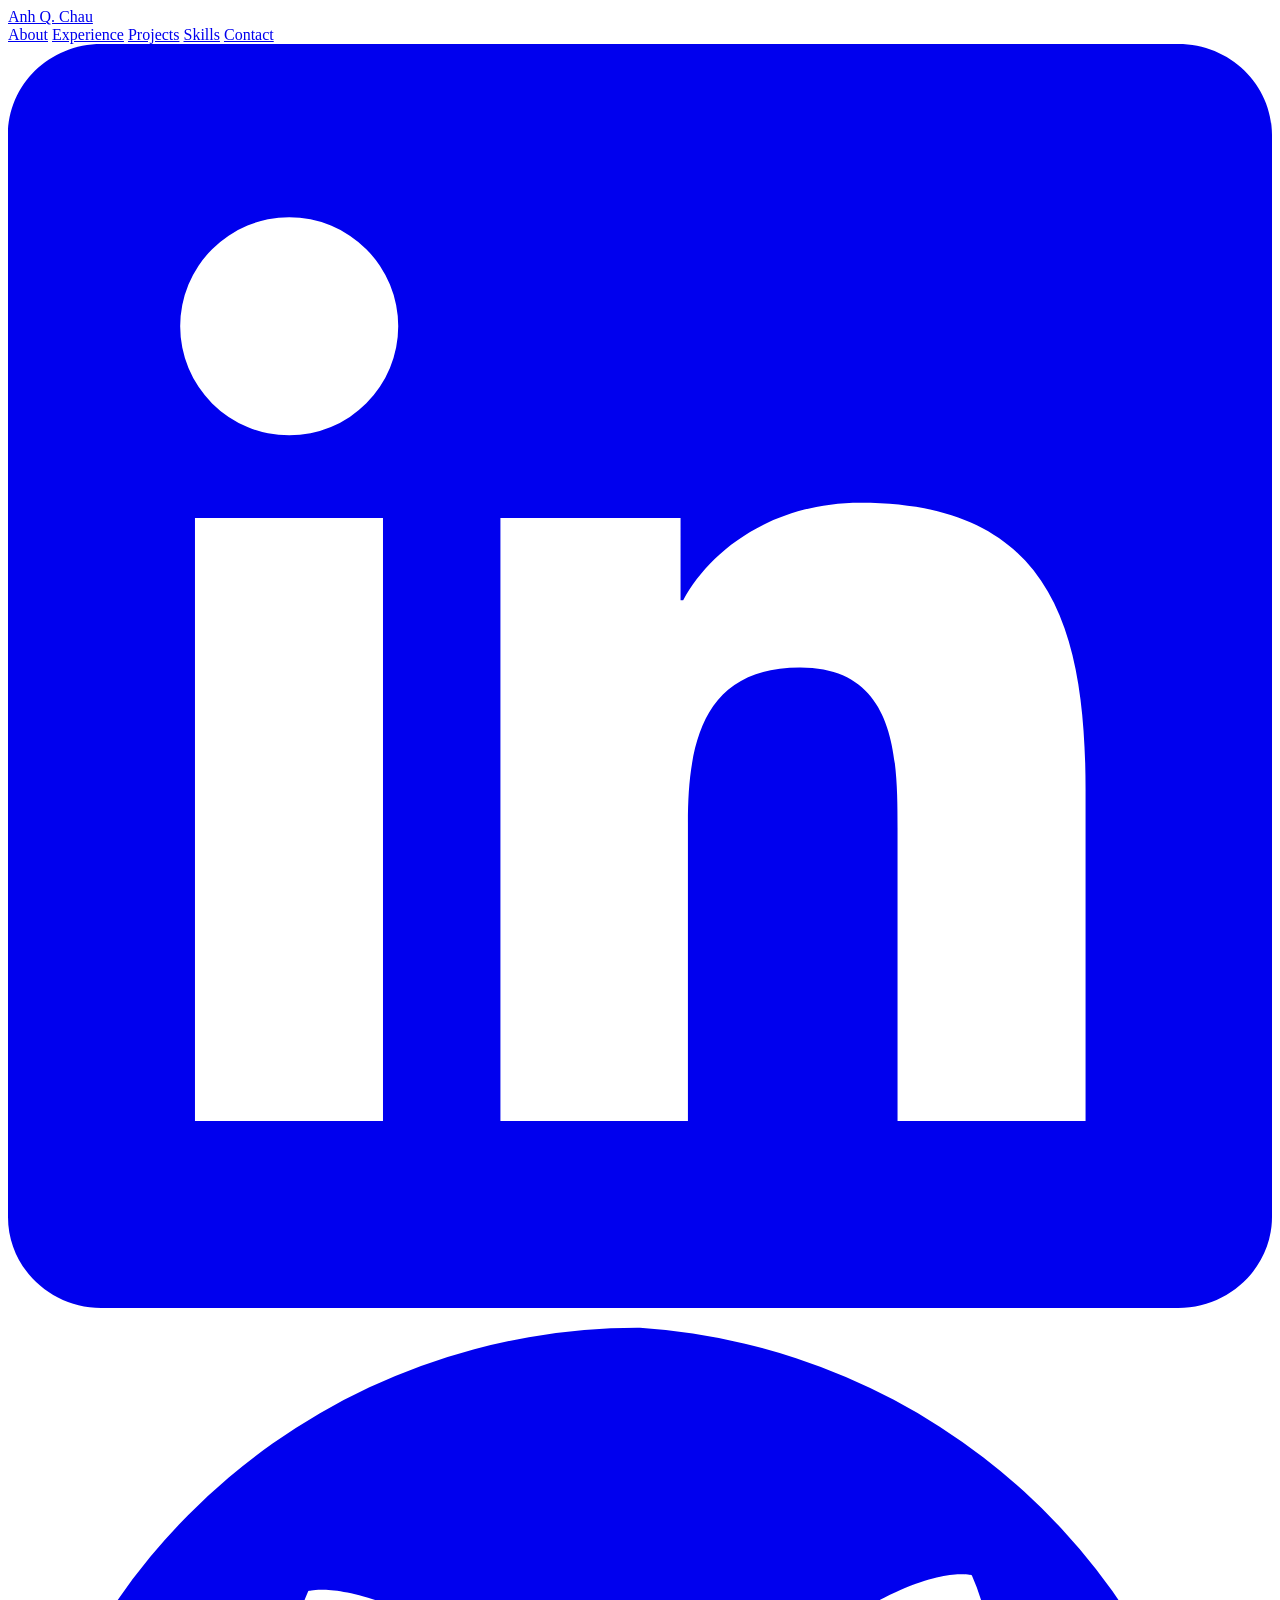
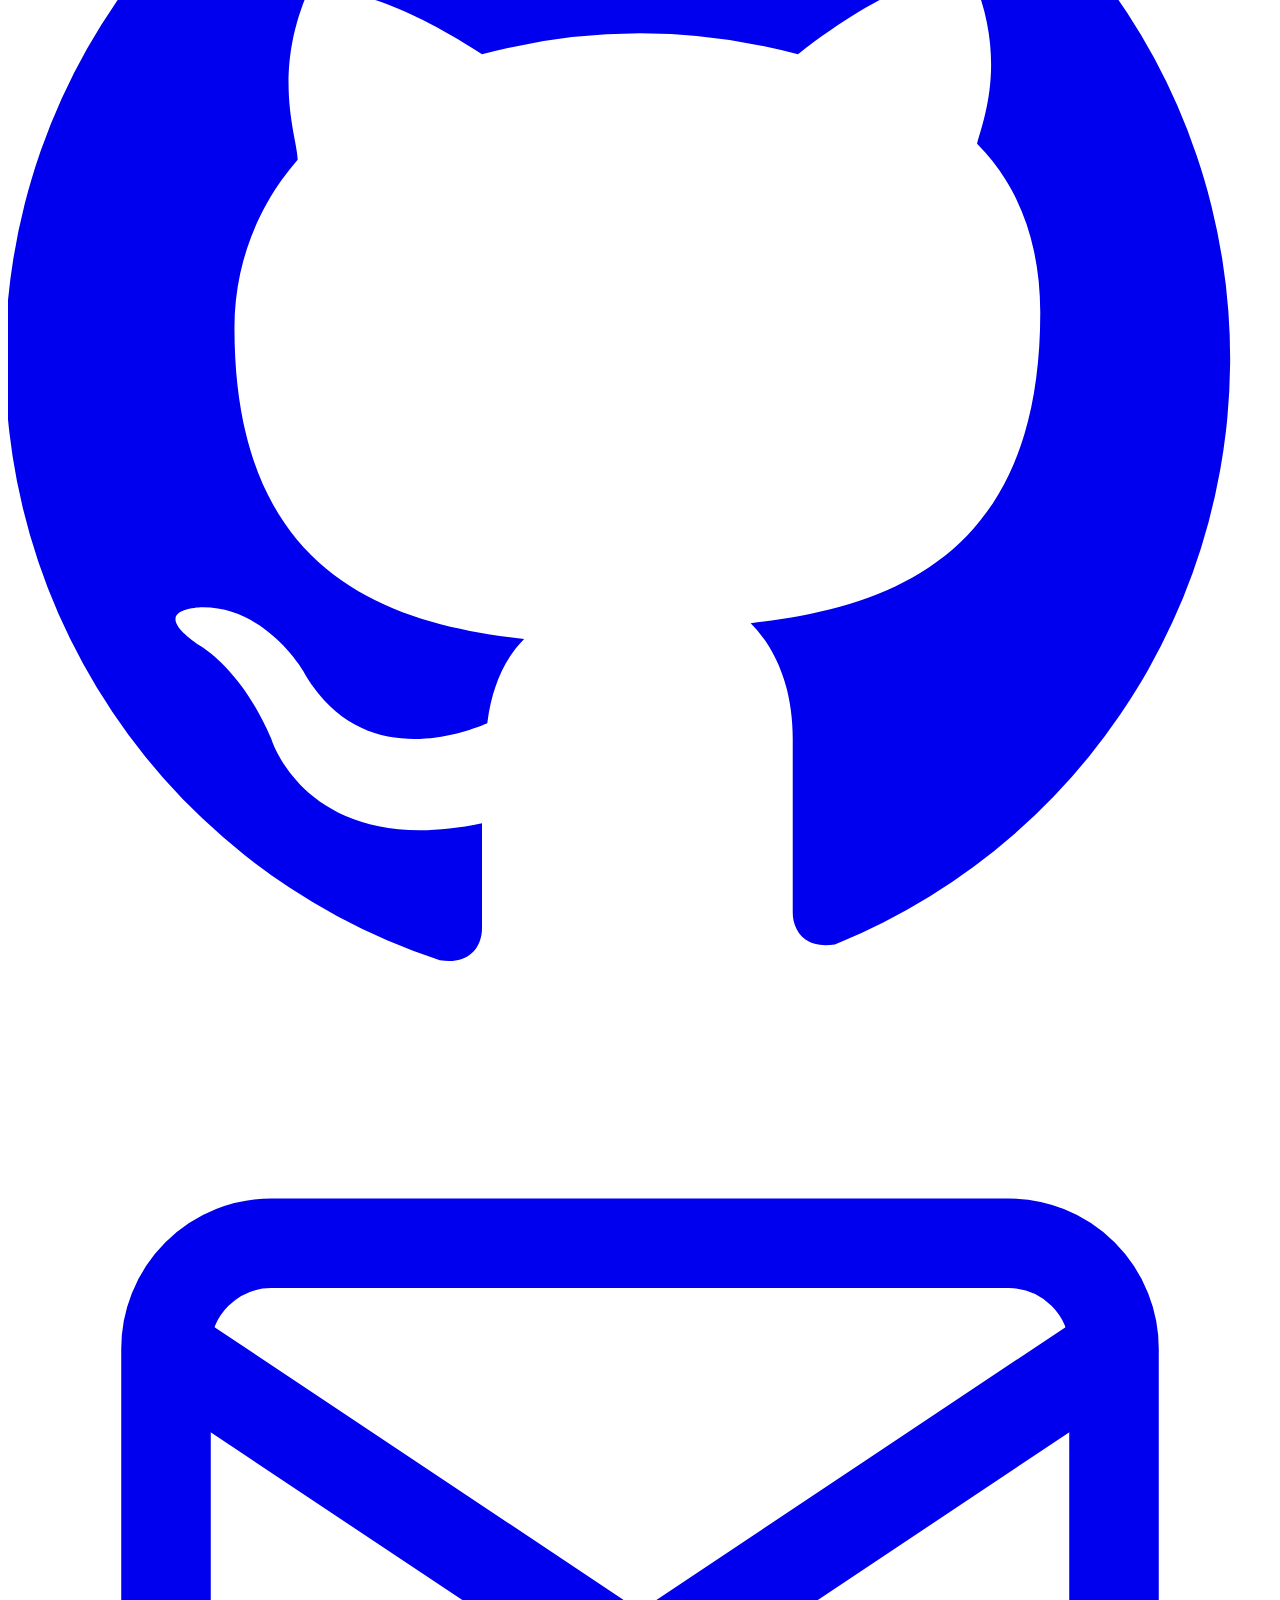
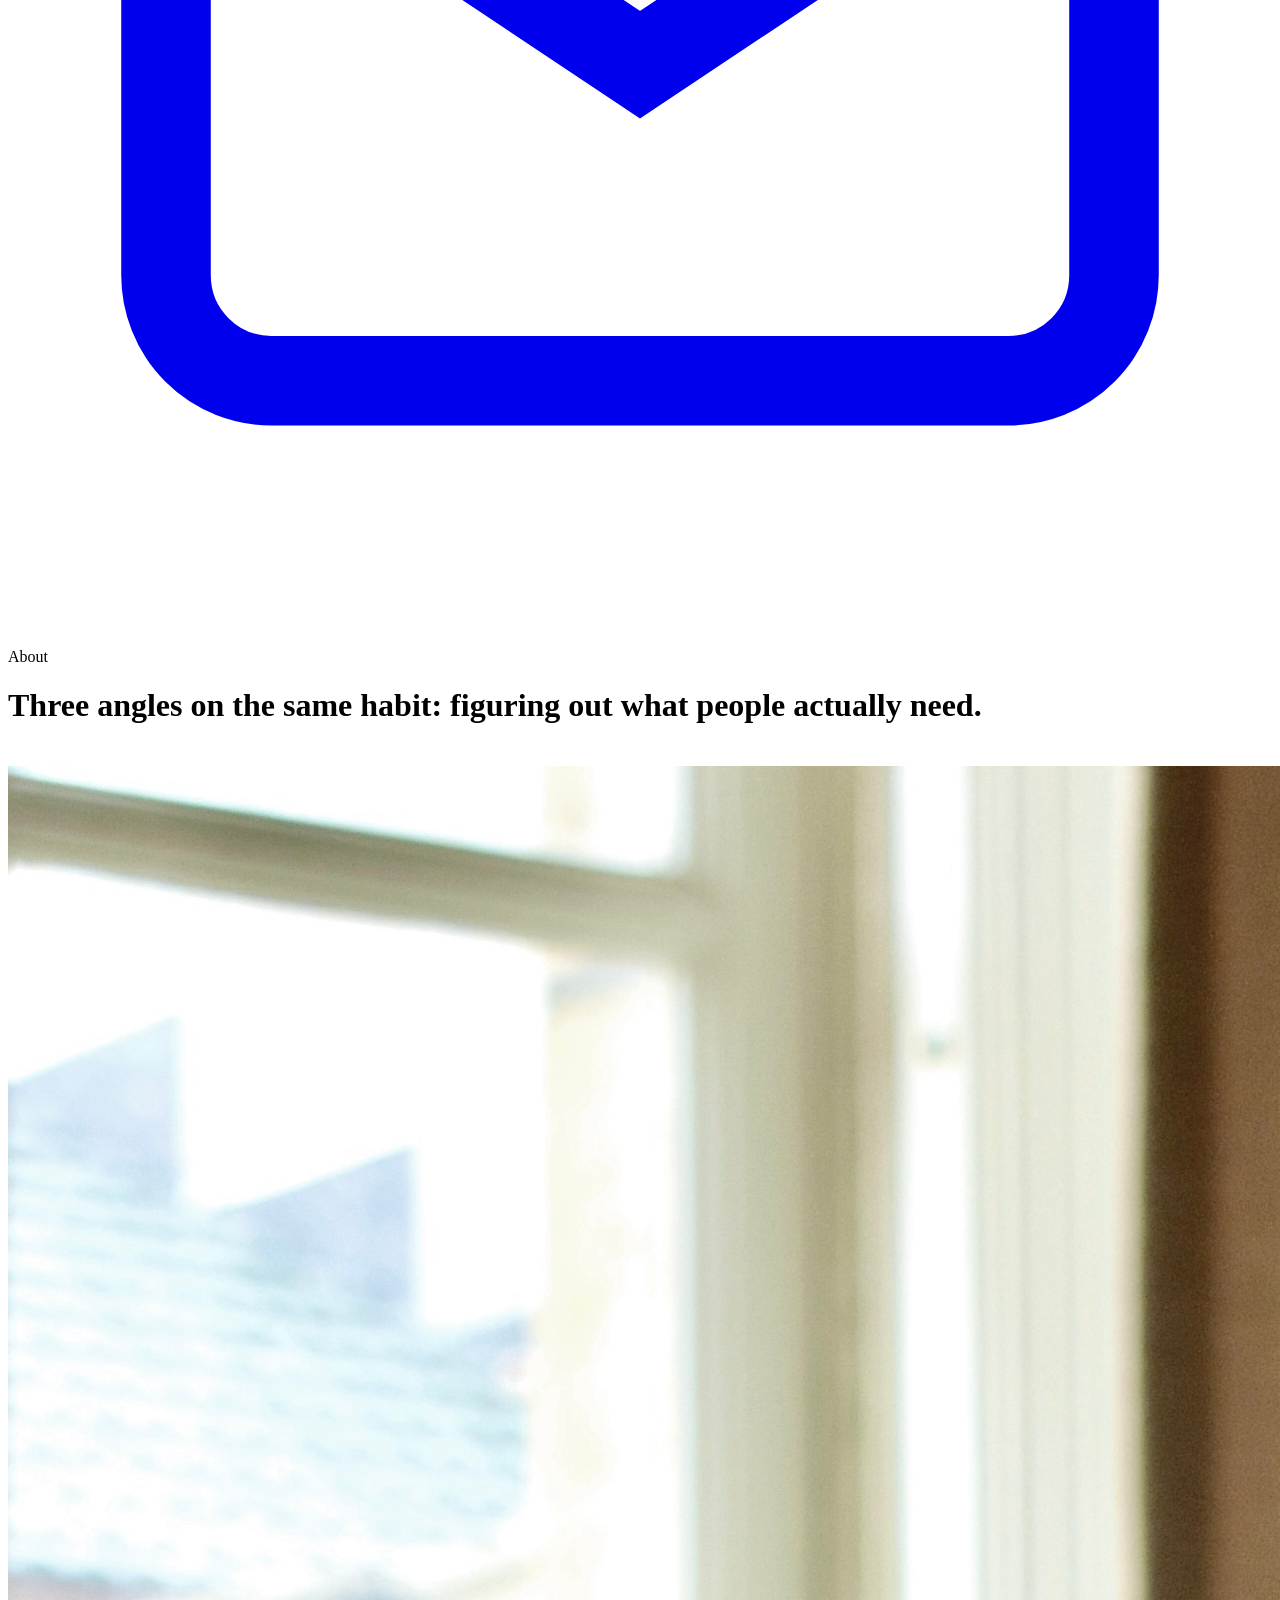
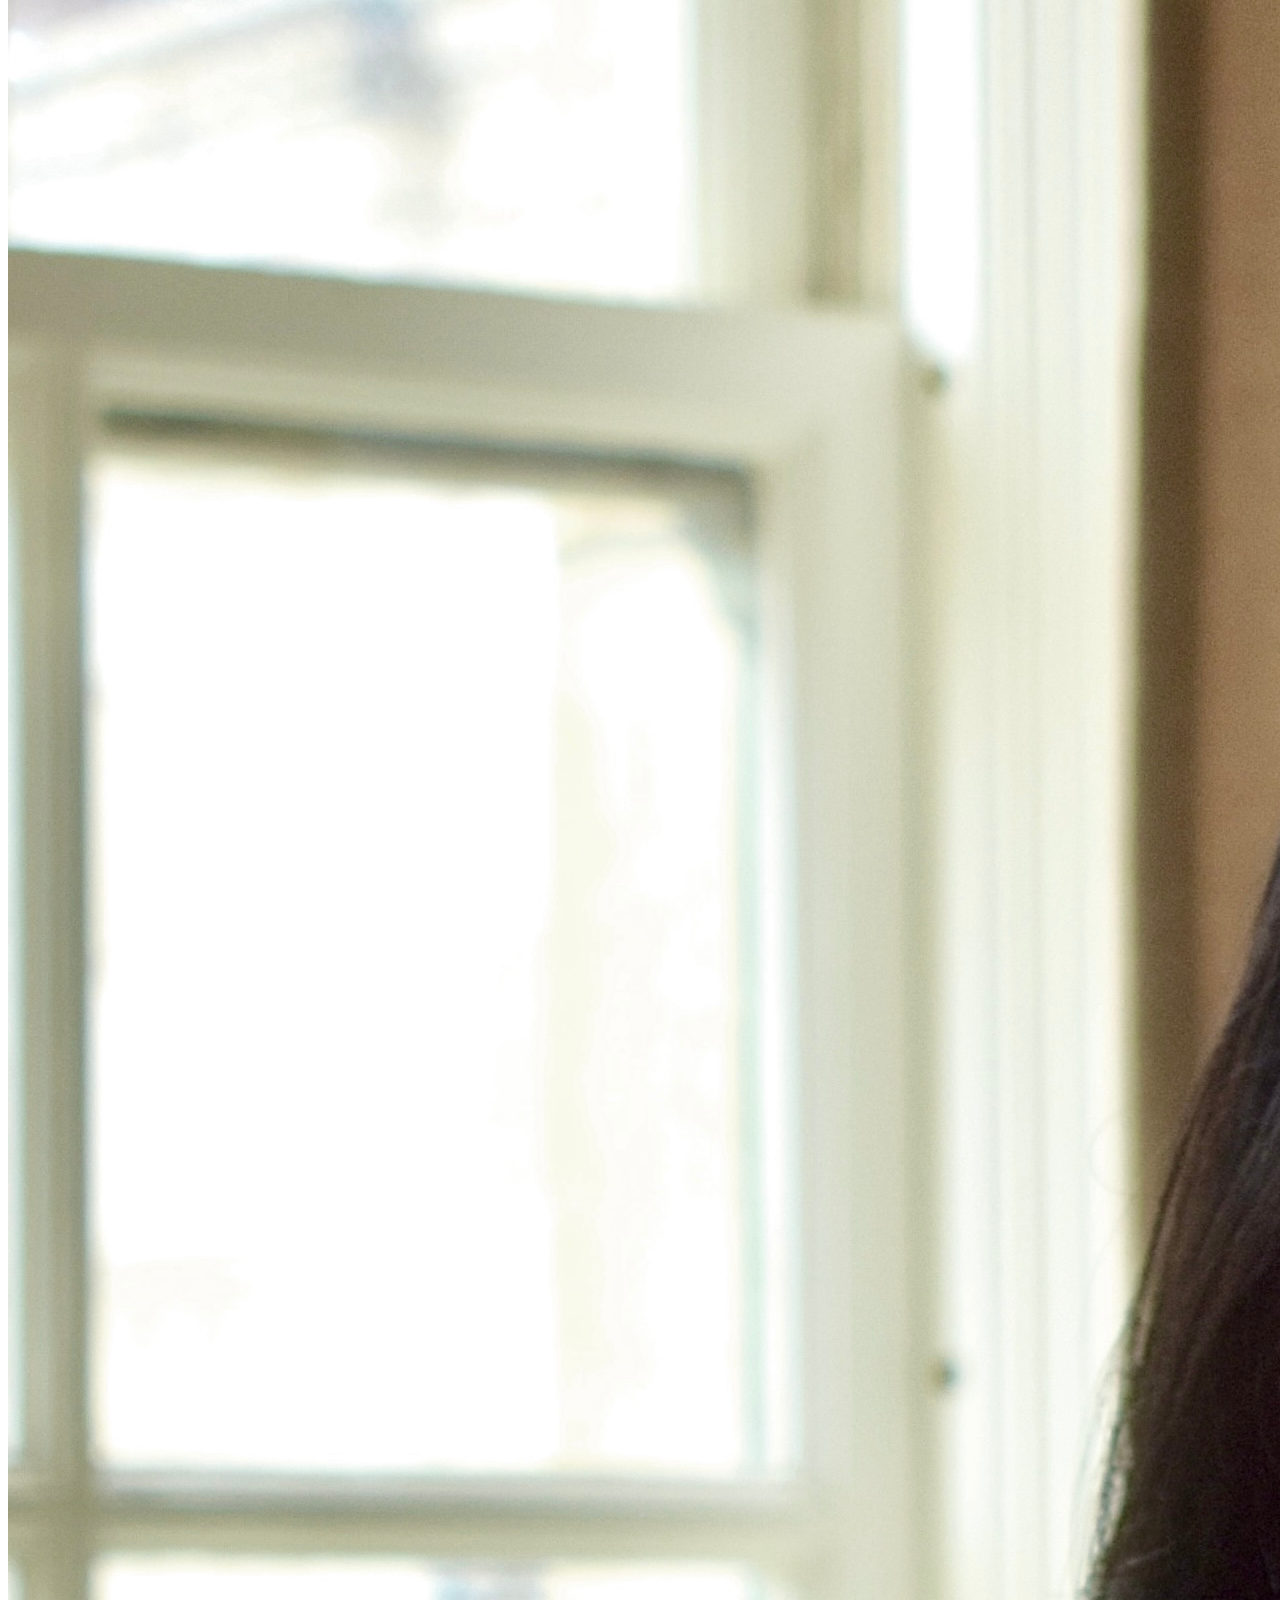
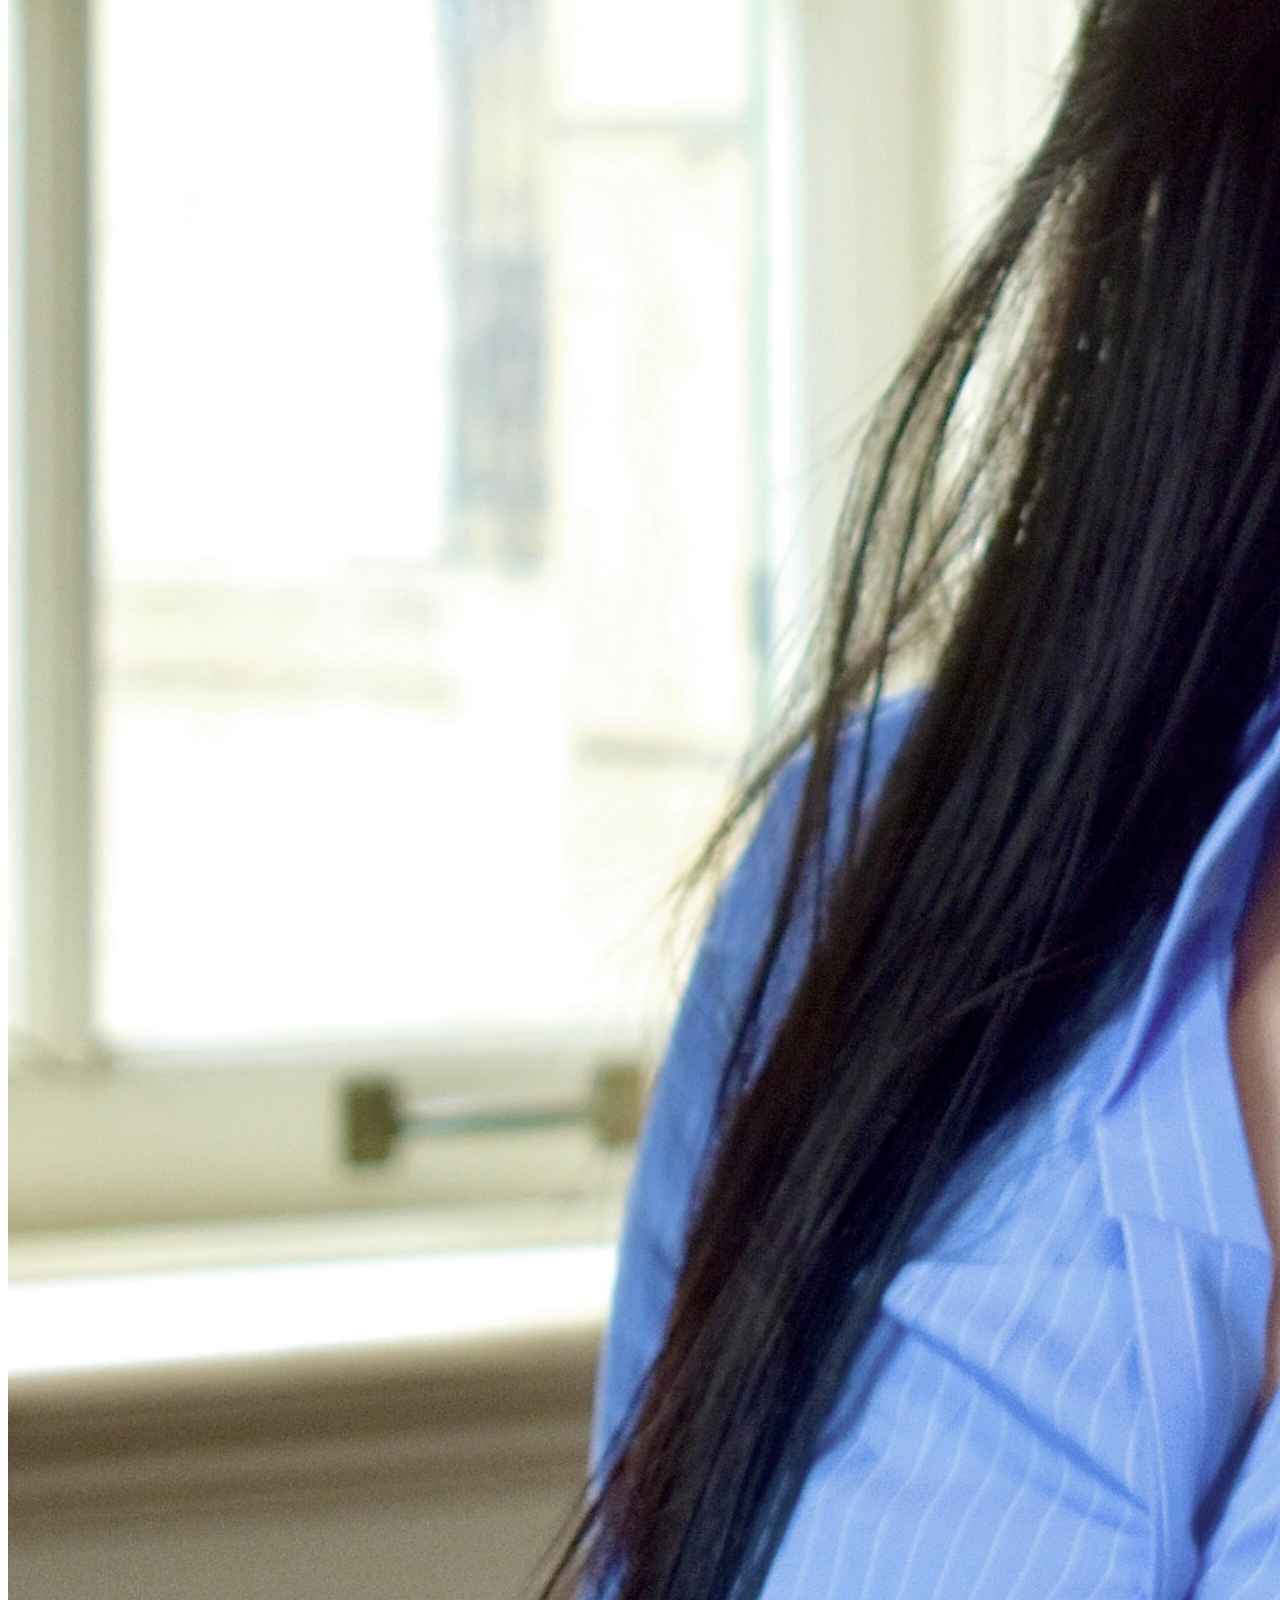
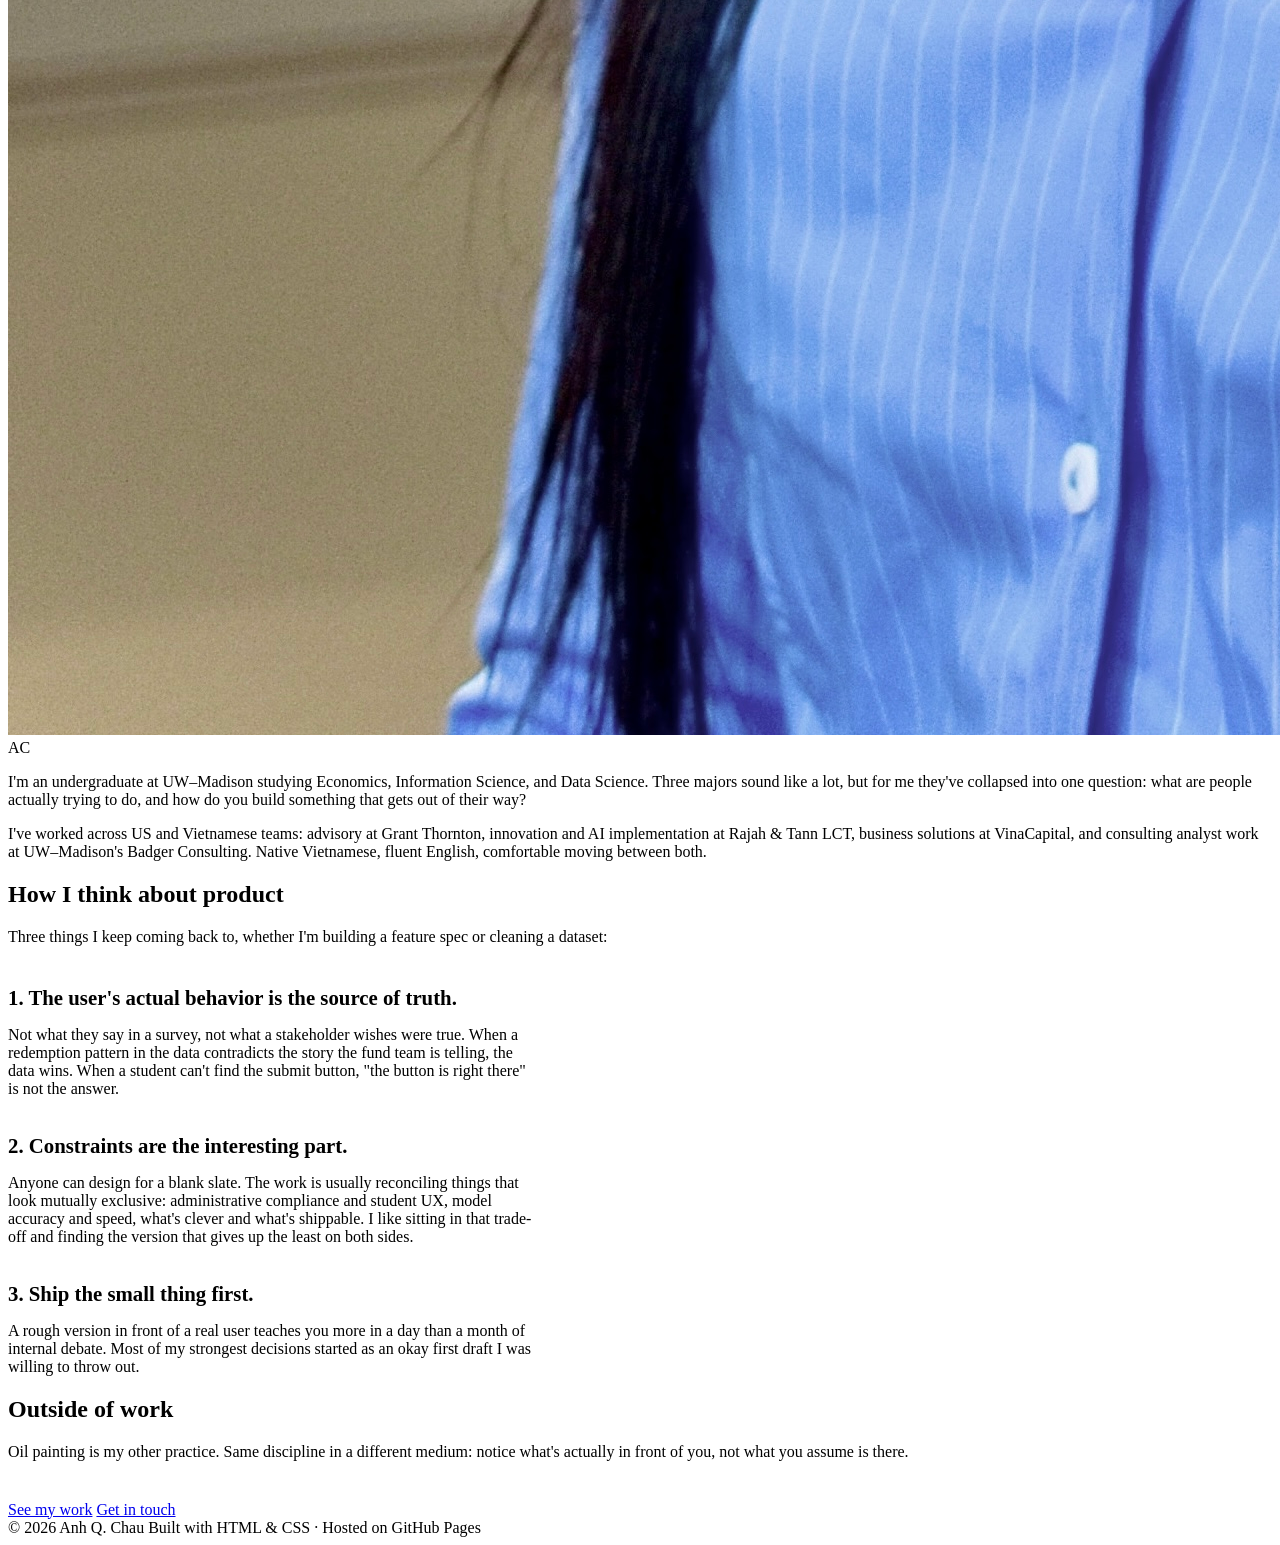
==== about.html @ d77a5290 "Rename About.html to about.html" ====
<!DOCTYPE html>
<html lang="en">
<head>
<meta charset="UTF-8">
<meta name="viewport" content="width=device-width, initial-scale=1.0">
<title>About · Anh Q. Chau</title>
<meta name="description" content="How I think about product, and how I got here.">
<link rel="preconnect" href="https://fonts.googleapis.com">
<link rel="preconnect" href="https://fonts.gstatic.com" crossorigin>
<link href="https://fonts.googleapis.com/css2?family=Playfair+Display:ital,wght@0,400;0,500;0,600;1,400;1,500&family=Newsreader:ital,opsz,wght@0,6..72,400;0,6..72,500;1,6..72,400&display=swap" rel="stylesheet">
<link rel="stylesheet" href="styles.css">
</head>
<body>

<div class="wrap" id="top">

  <nav class="site-nav">
    <div class="nav-inner">
      <a href="index.html" class="brand">Anh Q. Chau</a>
      <div class="nav-right">
        <div class="nav-links">
          <a href="about.html" class="active">About</a>
          <a href="experience.html">Experience</a>
          <a href="projects.html">Projects</a>
          <a href="skills.html">Skills</a>
          <a href="contact.html">Contact</a>
        </div>
        <div class="nav-social">
          <a href="https://linkedin.com/in/anhqchau" target="_blank" rel="noopener" aria-label="LinkedIn"><svg viewBox="0 0 24 24" fill="currentColor"><path d="M20.45 20.45h-3.56v-5.57c0-1.33-.02-3.04-1.85-3.04-1.85 0-2.13 1.45-2.13 2.94v5.67H9.35V9h3.42v1.56h.05c.48-.9 1.64-1.85 3.37-1.85 3.6 0 4.27 2.37 4.27 5.46v6.28zM5.34 7.43a2.07 2.07 0 1 1 0-4.14 2.07 2.07 0 0 1 0 4.14zM7.12 20.45H3.55V9h3.57v11.45zM22.22 0H1.77C.79 0 0 .77 0 1.73v20.54C0 23.22.79 24 1.77 24h20.45c.98 0 1.78-.78 1.78-1.73V1.73C24 .77 23.2 0 22.22 0z"/></svg></a>
          <a href="https://github.com/anhqchau" target="_blank" rel="noopener" aria-label="GitHub"><svg viewBox="0 0 24 24" fill="currentColor"><path d="M12 .3a12 12 0 0 0-3.8 23.4c.6.1.8-.3.8-.6v-2c-3.3.7-4-1.6-4-1.6-.6-1.4-1.4-1.8-1.4-1.8-1-.7.1-.7.1-.7 1.2 0 1.9 1.2 1.9 1.2 1 1.8 2.8 1.3 3.5 1 .1-.8.4-1.3.7-1.6-2.7-.3-5.5-1.3-5.5-5.9 0-1.3.5-2.4 1.2-3.2 0-.4-.5-1.6.2-3.2 0 0 1-.3 3.3 1.2a11.5 11.5 0 0 1 6 0C17.3 4.7 18.3 5 18.3 5c.7 1.6.2 2.8.1 3.2.8.8 1.2 1.9 1.2 3.2 0 4.6-2.8 5.6-5.5 5.9.4.4.8 1.1.8 2.2v3.3c0 .3.2.7.8.6A12 12 0 0 0 12 .3"/></svg></a>
          <a href="mailto:qchau@wisc.edu" aria-label="Email"><svg viewBox="0 0 24 24" fill="none" stroke="currentColor" stroke-width="1.7"><rect x="3" y="5" width="18" height="14" rx="2"/><path d="m3 7 9 6 9-6"/></svg></a>
        </div>
      </div>
    </div>
  </nav>

  <header class="page-head">
    <span class="page-eyebrow">About</span>
    <h1 class="page-title serif">Three angles on the same habit: figuring out what people actually need.</h1>
  </header>

  <div class="intro no-top" style="padding-top: 20px;">
    <div class="portrait">
      <img src="photo.jpg" alt="Anh Q. Chau" onerror="this.style.display='none'; this.parentElement.classList.add('portrait--empty');">
      <span class="portrait-fallback">AC</span>
    </div>
    <div class="bio">
      <p>I'm an undergraduate at UW–Madison studying Economics, Information Science, and Data Science. Three majors sound like a lot, but for me they've collapsed into one question: what are people actually trying to do, and how do you build something that gets out of their way?</p>
      <p class="muted">I've worked across US and Vietnamese teams: advisory at Grant Thornton, innovation and AI implementation at Rajah &amp; Tann LCT, business solutions at VinaCapital, and consulting analyst work at UW–Madison's Badger Consulting. Native Vietnamese, fluent English, comfortable moving between both.</p>
    </div>
  </div>

  <section class="no-top" style="padding-top: 0;">
    <h2 class="sec-head serif">How I think about product</h2>
    <p class="lead">Three things I keep coming back to, whether I'm building a feature spec or cleaning a dataset:</p>

    <div style="max-width: 66ch;">
      <h3 class="serif" style="font-size:1.3rem; margin-top: 40px; margin-bottom: 10px;">1. The user's actual behavior is the source of truth.</h3>
      <p class="lead" style="margin-bottom: 8px;">Not what they say in a survey, not what a stakeholder wishes were true. When a redemption pattern in the data contradicts the story the fund team is telling, the data wins. When a student can't find the submit button, "the button is right there" is not the answer.</p>

      <h3 class="serif" style="font-size:1.3rem; margin-top: 36px; margin-bottom: 10px;">2. Constraints are the interesting part.</h3>
      <p class="lead" style="margin-bottom: 8px;">Anyone can design for a blank slate. The work is usually reconciling things that look mutually exclusive: administrative compliance and student UX, model accuracy and speed, what's clever and what's shippable. I like sitting in that trade-off and finding the version that gives up the least on both sides.</p>

      <h3 class="serif" style="font-size:1.3rem; margin-top: 36px; margin-bottom: 10px;">3. Ship the small thing first.</h3>
      <p class="lead" style="margin-bottom: 8px;">A rough version in front of a real user teaches you more in a day than a month of internal debate. Most of my strongest decisions started as an okay first draft I was willing to throw out.</p>
    </div>
  </section>

  <section>
    <h2 class="sec-head serif">Outside of work</h2>
    <p class="lead">Oil painting is my other practice. Same discipline in a different medium: notice what's actually in front of you, not what you assume is there.</p>

    <div class="btn-row" style="margin-top: 40px;">
      <a href="experience.html" class="btn btn-accent">See my work</a>
      <a href="contact.html" class="btn">Get in touch</a>
    </div>
  </section>

  <footer class="site-foot">
    <span>© <span id="year"></span> Anh Q. Chau</span>
    <span>Built with HTML &amp; CSS · Hosted on GitHub Pages</span>
  </footer>

</div>

<script>document.getElementById('year').textContent = new Date().getFullYear();</script>
</body>
</html>
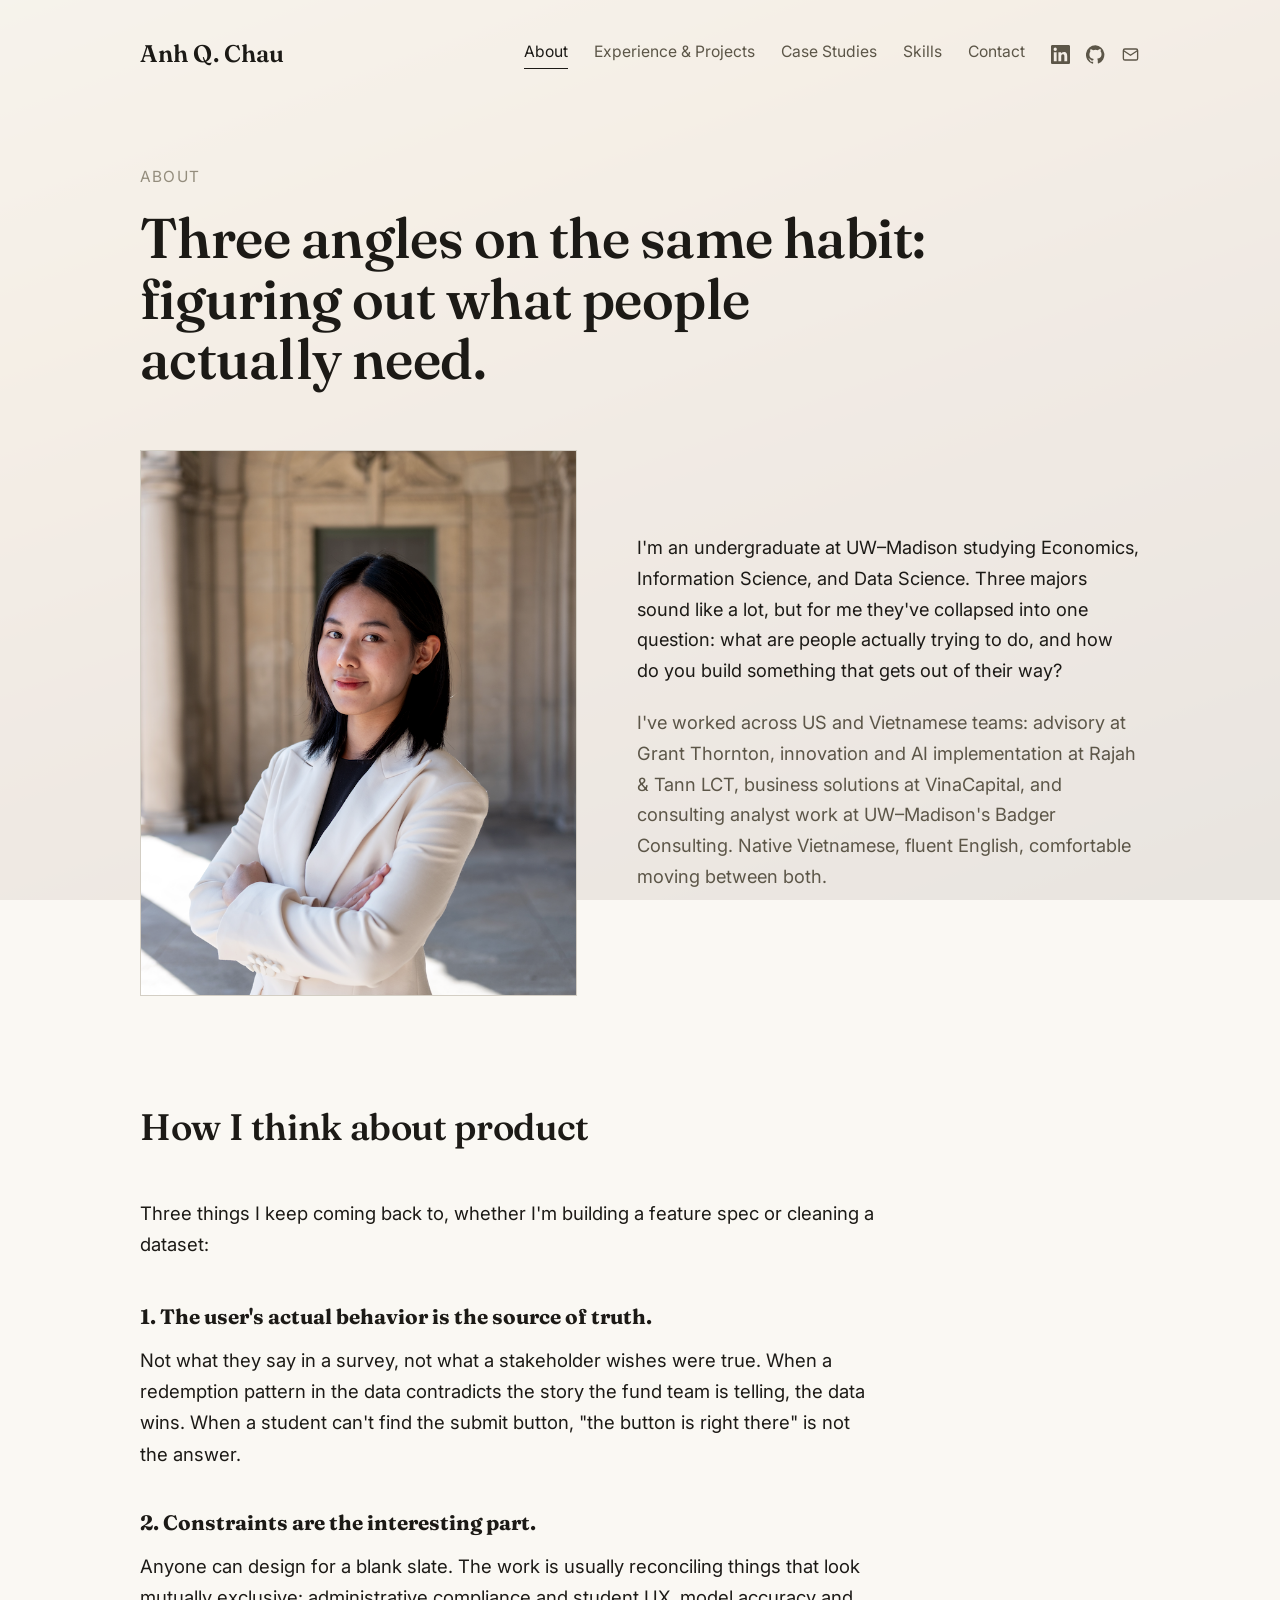
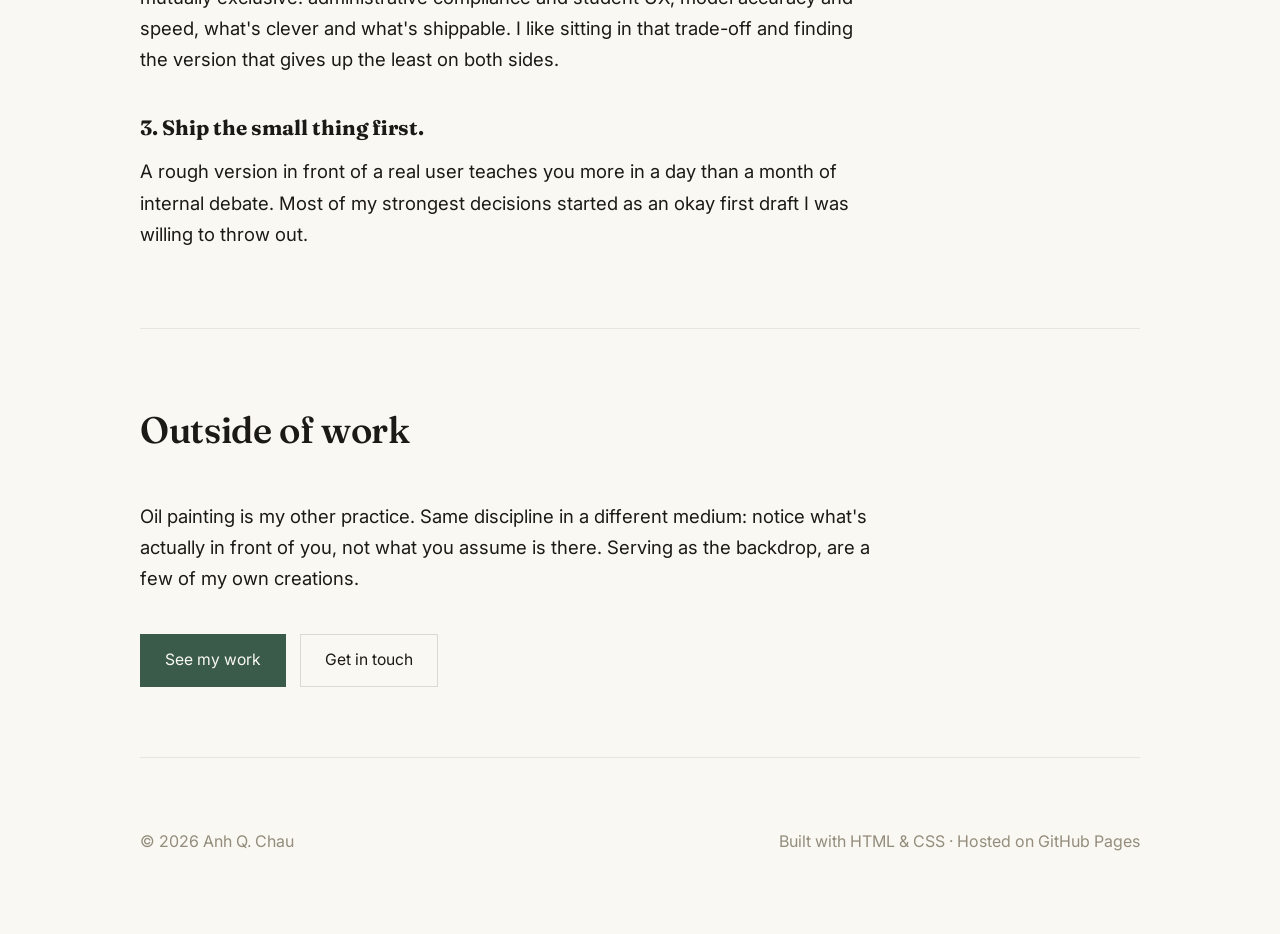
==== commit 52632c24: "Update about.html" ====
--- a/about.html
+++ b/about.html
@@ -7,10 +7,13 @@
 <meta name="description" content="How I think about product, and how I got here.">
 <link rel="preconnect" href="https://fonts.googleapis.com">
 <link rel="preconnect" href="https://fonts.gstatic.com" crossorigin>
-<link href="https://fonts.googleapis.com/css2?family=Playfair+Display:ital,wght@0,400;0,500;0,600;1,400;1,500&family=Newsreader:ital,opsz,wght@0,6..72,400;0,6..72,500;1,6..72,400&display=swap" rel="stylesheet">
+<link href="https://fonts.googleapis.com/css2?family=Fraunces:ital,opsz,wght@0,9..144,400;0,9..144,500;0,9..144,600;0,9..144,700;1,9..144,400;1,9..144,500&family=Inter:wght@400;500;600;700&display=swap" rel="stylesheet">
 <link rel="stylesheet" href="styles.css">
 </head>
 <body>
+
+<div class="site-backdrop" aria-hidden="true"></div>
+<div class="site-scrim" aria-hidden="true"></div>
 
 <div class="wrap" id="top">
 
@@ -20,8 +23,8 @@
       <div class="nav-right">
         <div class="nav-links">
           <a href="about.html" class="active">About</a>
-          <a href="experience.html">Experience</a>
-          <a href="projects.html">Projects</a>
+          <a href="experience.html">Experience &amp; Projects</a>
+          <a href="projects.html">Case Studies</a>
           <a href="skills.html">Skills</a>
           <a href="contact.html">Contact</a>
         </div>
@@ -68,7 +71,7 @@
 
   <section>
     <h2 class="sec-head serif">Outside of work</h2>
-    <p class="lead">Oil painting is my other practice. Same discipline in a different medium: notice what's actually in front of you, not what you assume is there.</p>
+    <p class="lead">Oil painting is my other practice. Same discipline in a different medium: notice what's actually in front of you, not what you assume is there. Serving as the backdrop, are a few of my own creations.</p>
 
     <div class="btn-row" style="margin-top: 40px;">
       <a href="experience.html" class="btn btn-accent">See my work</a>
@@ -86,3 +89,4 @@
 <script>document.getElementById('year').textContent = new Date().getFullYear();</script>
 </body>
 </html>
+
--- a/styles.css
+++ b/styles.css
@@ -0,0 +1,224 @@
+/* ============================================================
+   Anh Q. Chau — Portfolio shared stylesheet
+   Same visual system across every page. Edit here to change everything.
+   ============================================================ */
+
+:root {
+  --bg:        #faf8f3;
+  --bg-rgb:    250, 248, 243;
+  --bg-soft:   #f1ece0;
+  --text:      #1c1a16;
+  --muted:     #5c5648;
+  --faint:     #948d7d;
+  --line:      rgba(28, 26, 22, 0.14);
+  --line-soft: rgba(28, 26, 22, 0.08);
+  --accent:    #3b5b4a;   /* muted forest green, PM-serious */
+  --maxw:      1080px;
+  --maxw-narrow: 780px;
+
+  /* Backdrop: swap this gradient for url('your-painting.jpg') once the
+     painting files are in the repo. Keep background-size/position below. */
+  --painting-url: linear-gradient(160deg, #d8c6a3 0%, #c79a68 26%, #93624a 55%, #40291f 100%);
+  --scrim-opacity: 0.91;
+}
+
+* { box-sizing: border-box; margin: 0; padding: 0; }
+html { scroll-behavior: smooth; }
+body {
+  background: var(--bg);
+  color: var(--text);
+  font-family: 'Inter', -apple-system, BlinkMacSystemFont, sans-serif;
+  font-size: 1.08rem;
+  line-height: 1.68;
+  font-weight: 400;
+  -webkit-font-smoothing: antialiased;
+  text-rendering: optimizeLegibility;
+}
+.wrap { max-width: var(--maxw); margin: 0 auto; padding: 0 40px; position: relative; }
+.wrap--narrow { max-width: var(--maxw-narrow); }
+@media (max-width: 620px) { .wrap { padding: 0 24px; } }
+
+a { color: inherit; }
+.serif { font-family: 'Fraunces', Georgia, serif; }
+.italic { font-style: italic; }
+
+/* ---------- Backdrop (fixed behind every page) ---------- */
+.site-backdrop {
+  position: fixed;
+  inset: 0;
+  z-index: -2;
+  background-image: var(--painting-url);
+  background-size: cover;
+  background-position: center;
+}
+.site-scrim {
+  position: fixed;
+  inset: 0;
+  z-index: -1;
+  background: rgba(var(--bg-rgb), var(--scrim-opacity));
+}
+
+/* ---------- Nav (identical on every page) ---------- */
+nav.site-nav { padding: 34px 0 0; }
+.nav-inner { display: flex; align-items: center; justify-content: space-between; gap: 24px; flex-wrap: wrap; }
+.brand {
+  font-family: 'Fraunces', serif; font-weight: 600;
+  font-size: 1.5rem; letter-spacing: 0.005em; text-decoration: none; color: var(--text);
+}
+.nav-right { display: flex; align-items: center; gap: 26px; flex-wrap: wrap; }
+.nav-links { display: flex; gap: 26px; }
+.nav-links a {
+  text-decoration: none; color: var(--muted); font-size: 0.98rem; transition: color .2s;
+  padding-bottom: 2px; border-bottom: 1px solid transparent;
+}
+.nav-links a:hover { color: var(--text); }
+.nav-links a.active { color: var(--text); border-bottom-color: var(--text); }
+.nav-social { display: flex; gap: 16px; align-items: center; }
+.nav-social a { color: var(--muted); display: inline-flex; transition: color .2s; }
+.nav-social a:hover { color: var(--text); }
+.nav-social svg { width: 19px; height: 19px; }
+@media (max-width: 760px) { .nav-links { display: none; } }
+
+/* ---------- Hero (used on Home) ---------- */
+.hero { padding: 120px 0 90px; }
+.hero h1 {
+  font-family: 'Fraunces', serif; font-weight: 560;
+  font-size: clamp(2.5rem, 5.4vw, 4.3rem);
+  line-height: 1.08; letter-spacing: -0.01em; max-width: 16ch;
+}
+.hero h1 em { font-style: italic; }
+@media (max-width: 620px) { .hero { padding: 80px 0 60px; } }
+
+/* ---------- Page title (used on interior pages) ---------- */
+.page-head { padding: 90px 0 40px; }
+.page-eyebrow { color: var(--faint); font-size: 0.96rem; letter-spacing: .08em; text-transform: uppercase; margin-bottom: 18px; display: block; }
+.page-title {
+  font-family: 'Fraunces', serif; font-weight: 560;
+  font-size: clamp(2.2rem, 4.6vw, 3.5rem);
+  line-height: 1.08; letter-spacing: -0.01em;
+  max-width: 22ch;
+}
+.page-lede { margin-top: 22px; font-size: 1.16rem; color: var(--muted); max-width: 64ch; }
+
+/* ---------- Intro row (photo + bio, used on Home / About) ---------- */
+.intro {
+  display: grid; grid-template-columns: minmax(0, 1fr) minmax(0, 1.15fr);
+  gap: 60px; align-items: center; padding: 40px 0 100px;
+}
+@media (max-width: 820px) { .intro { grid-template-columns: 1fr; gap: 40px; } }
+
+.portrait {
+  position: relative; width: 100%; aspect-ratio: 4 / 5; overflow: hidden;
+  background: var(--bg-soft); border: 1px solid var(--line);
+}
+.portrait img { width: 100%; height: 100%; object-fit: cover; object-position: 50% 70%; display: block; filter: grayscale(12%) contrast(1.02); }
+.portrait-fallback { display: none; font-family: 'Fraunces', serif; font-size: 4rem; color: var(--faint); letter-spacing: .04em; position: absolute; inset: 0; align-items: center; justify-content: center; }
+.portrait--empty img { display: none; }
+.portrait--empty .portrait-fallback { display: flex; }
+
+.bio p { color: var(--text); margin-bottom: 22px; font-size: 1.14rem; }
+.bio p.muted { color: var(--muted); }
+.bio .now { color: var(--muted); font-size: 1rem; margin-bottom: 26px; }
+.bio .now strong { color: var(--text); font-weight: 600; }
+.bio-social { display: flex; gap: 20px; align-items: center; }
+.bio-social a { color: var(--muted); display: inline-flex; transition: color .2s; }
+.bio-social a:hover { color: var(--text); }
+.bio-social svg { width: 20px; height: 20px; }
+
+/* ---------- Section heads ---------- */
+section { padding: 70px 0; border-top: 1px solid var(--line-soft); position: relative; }
+section.no-top { border-top: none; padding-top: 0; }
+.sec-head {
+  font-family: 'Fraunces', serif; font-weight: 560;
+  font-size: clamp(1.75rem, 3vw, 2.3rem); margin-bottom: 40px; letter-spacing: -0.01em;
+}
+.lead { font-size: 1.16rem; max-width: 62ch; margin-bottom: 20px; }
+.lead:last-child { margin-bottom: 0; }
+.lead.muted { color: var(--muted); }
+
+/* ---------- Role rows (Experience list page) ---------- */
+.role-link { display: block; text-decoration: none; color: inherit; padding: 30px 0; border-bottom: 1px solid var(--line-soft); transition: padding .25s; }
+.role-link:hover { padding-left: 12px; }
+.role-link:hover .role-title { color: var(--accent); }
+.role-link:last-child { border-bottom: none; }
+.role-top { display: flex; flex-wrap: wrap; align-items: baseline; justify-content: space-between; gap: 8px; }
+.role-title { font-size: 1.2rem; transition: color .2s; }
+.role-org { font-family: 'Fraunces', serif; font-weight: 600; }
+.role-meta { color: var(--faint); font-size: 0.98rem; white-space: nowrap; }
+.role-desc { color: var(--muted); margin-top: 8px; max-width: 66ch; font-size: 1.02rem; }
+.role-cta { display: inline-block; margin-top: 10px; font-size: 0.94rem; color: var(--accent); letter-spacing: .02em; }
+
+/* ---------- Case study body ---------- */
+.case-body { max-width: 700px; margin: 0 auto; padding: 40px 0 40px; }
+.case-body h2 {
+  font-family: 'Fraunces', serif; font-weight: 560;
+  font-size: 1.7rem; margin: 56px 0 18px; letter-spacing: -0.005em;
+}
+.case-body h2:first-child { margin-top: 0; }
+.case-body h3 { font-family: 'Fraunces', serif; font-weight: 560; font-size: 1.28rem; margin: 36px 0 14px; }
+.case-body p { margin-bottom: 20px; font-size: 1.1rem; }
+.case-body ul { margin: 0 0 20px 22px; }
+.case-body li { margin-bottom: 10px; font-size: 1.06rem; }
+.case-body strong { font-weight: 600; color: var(--text); }
+.case-meta { display: flex; flex-wrap: wrap; gap: 24px; padding: 22px 0; border-top: 1px solid var(--line); border-bottom: 1px solid var(--line); margin: 30px 0 50px; font-size: 0.98rem; color: var(--muted); }
+.case-meta div strong { display: block; color: var(--faint); font-size: 0.84rem; letter-spacing: .06em; text-transform: uppercase; margin-bottom: 4px; font-weight: 600; }
+.case-metric-row { display: grid; grid-template-columns: repeat(auto-fit, minmax(180px, 1fr)); gap: 24px; margin: 30px 0 40px; padding: 28px 0; border-top: 1px solid var(--line); border-bottom: 1px solid var(--line); }
+.case-metric { font-family: 'Fraunces', serif; }
+.case-metric .num { font-size: 2.3rem; font-weight: 600; color: var(--text); line-height: 1; }
+.case-metric .lbl { display: block; margin-top: 8px; font-family: 'Inter', sans-serif; font-size: 0.92rem; color: var(--muted); }
+
+/* ---------- Project / case-study card ---------- */
+.cards { display: grid; grid-template-columns: repeat(auto-fit, minmax(280px, 1fr)); gap: 24px; }
+.card {
+  border: 1px solid var(--line); padding: 30px; background: var(--bg-soft);
+  transition: border-color .25s, transform .25s;
+  text-decoration: none; color: inherit; display: block;
+}
+.card:hover { border-color: var(--accent); transform: translateY(-3px); }
+.card .tag { display: block; color: var(--faint); font-size: 0.92rem; letter-spacing: .04em; text-transform: uppercase; margin-bottom: 16px; }
+.card h3 { font-family: 'Fraunces', serif; font-weight: 600; font-size: 1.42rem; margin-bottom: 12px; }
+.card p { color: var(--muted); font-size: 1rem; }
+
+/* ---------- PDF embed ---------- */
+.pdf-embed {
+  position: relative;
+  width: 100%;
+  aspect-ratio: 4 / 3;
+  border: 1px solid var(--line);
+  background: var(--bg-soft);
+  margin: 30px 0;
+}
+.pdf-embed iframe { position: absolute; inset: 0; width: 100%; height: 100%; border: 0; }
+.pdf-embed-fallback { padding: 20px; color: var(--muted); font-size: 1rem; }
+.pdf-embed-actions { display: flex; gap: 14px; flex-wrap: wrap; margin-top: 12px; font-size: 0.98rem; }
+.pdf-embed-actions a { color: var(--accent); text-decoration: underline; text-underline-offset: 3px; }
+
+/* ---------- Skills ---------- */
+.skill-group { padding: 22px 0; border-bottom: 1px solid var(--line-soft); display: grid; grid-template-columns: 220px 1fr; gap: 24px; }
+.skill-group:last-child { border-bottom: none; }
+.skill-group h4 { font-family: 'Fraunces', serif; font-weight: 600; font-size: 1.14rem; color: var(--text); }
+.chips { display: flex; flex-wrap: wrap; gap: 10px; }
+.chip { border: 1px solid var(--line); padding: 6px 14px; font-size: 0.98rem; color: var(--muted); }
+@media (max-width: 620px) { .skill-group { grid-template-columns: 1fr; gap: 12px; } }
+
+/* ---------- Contact / CTA ---------- */
+.contact-lead { font-family: 'Fraunces', serif; font-weight: 560; font-size: clamp(1.85rem, 4vw, 2.7rem); line-height: 1.18; max-width: 20ch; margin-bottom: 30px; }
+.btn-row { display: flex; flex-wrap: wrap; gap: 14px; }
+.btn {
+  display: inline-flex; align-items: center; gap: 8px; text-decoration: none;
+  padding: 12px 24px; font-size: 0.98rem; border: 1px solid var(--line); color: var(--text);
+  background: rgba(var(--bg-rgb), 0.6);
+  transition: background .2s, color .2s, border-color .2s;
+}
+.btn:hover { background: var(--text); color: var(--bg); border-color: var(--text); }
+.btn-accent { background: var(--accent); color: var(--bg); border-color: var(--accent); }
+.btn-accent:hover { background: var(--text); border-color: var(--text); }
+
+/* ---------- Back link (case study nav) ---------- */
+.back-link { display: inline-block; margin-top: 40px; color: var(--muted); text-decoration: none; font-size: 0.96rem; }
+.back-link:hover { color: var(--text); }
+.back-link::before { content: "← "; }
+
+footer.site-foot { padding: 70px 0 80px; border-top: 1px solid var(--line-soft); color: var(--faint); font-size: 1rem; display: flex; justify-content: space-between; flex-wrap: wrap; gap: 12px; }
+footer.site-foot a { color: var(--faint); text-decoration: none; }
+footer.site-foot a:hover { color: var(--muted); }
